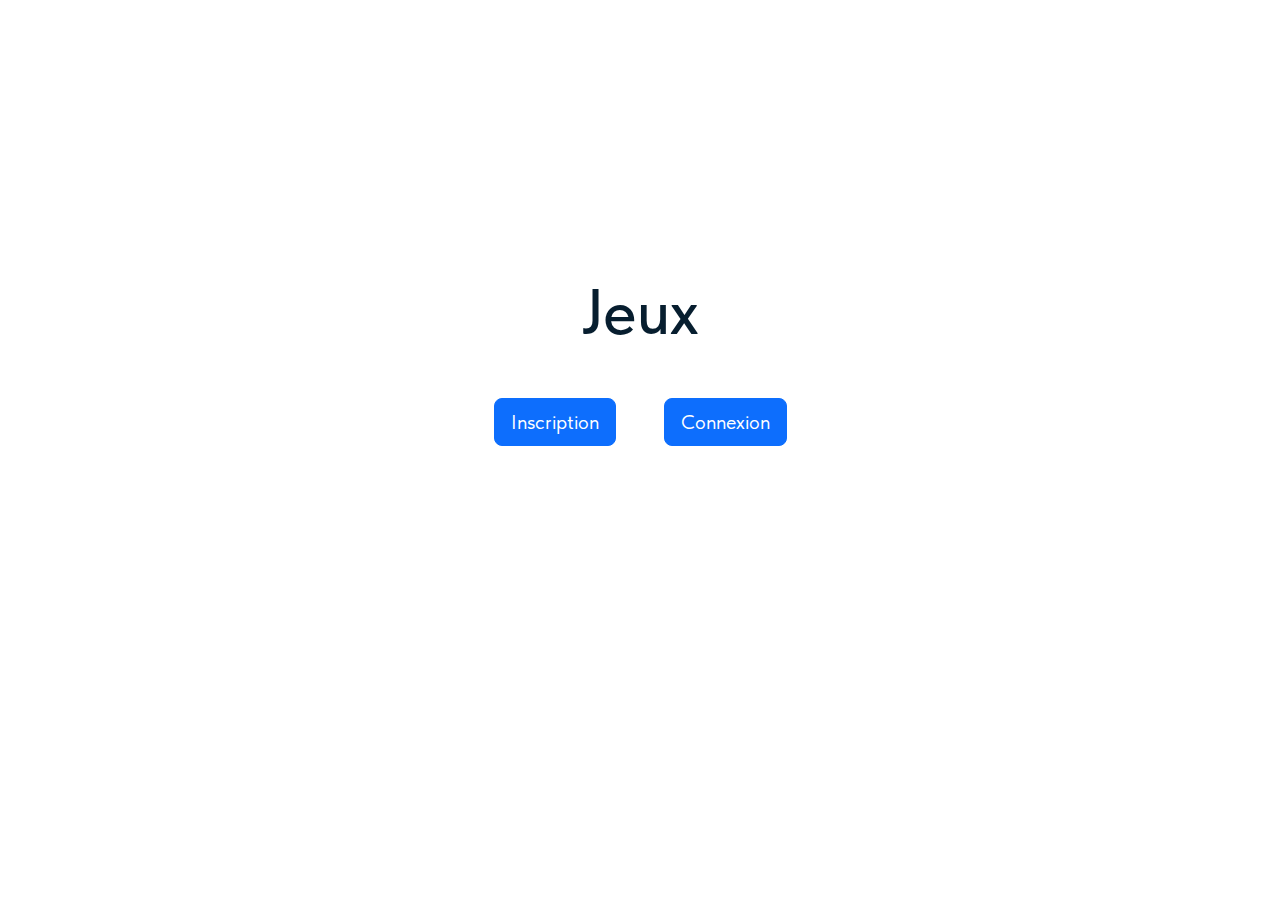
==== index.html @ 113d36cb "init" ====
<!DOCTYPE html>
<html lang="ru">
<head>
    <meta charset="UTF-8">
    <meta name="viewport" content="width=device-width, initial-scale=1.0">
    <meta property="og:title" content="Jeux">
    <meta property="og:description" content="Jeux">
    <meta property="og:image" content="img/logo.png">
    <meta property="twitter:image" content="img/logo.png">
    <meta name="description" content="Jeux">

    <link rel="stylesheet" href="css/bootstrap.min.css">
    <link rel="stylesheet" href="css/style.css">
    <!-- <link rel="icon" type="image/x-icon" href="favicon.ico"> -->

    <title>Jeux</title>
</head>
<body>
    <main class="main">
        <div class="container">
            <div class="main-action d-flex flex-column align-items-center justify-content-center">
                <h1 class="title text-center mb-5">Jeux</h1>
                <div class="d-flex justify-content-center align-items-center gap-5">
                    <a class="btn btn-primary btn-lg" href="inscription.html">Inscription</a>
                    <a class="btn btn-primary btn-lg" href="connexion.html">Connexion</a>
                </div>
            </div>
        </div>
    </main>

    <div class="modal-wrapper" id="video-modal">
        <div class="video-content" id="video-content"></div>
    </div>
    
    <script src="js/bootstrap.min.js"></script>
    <script src="js/main.js"></script>
</body>
</html>
---- css/style.css ----
@font-face {
    font-family: "TildaSans";
    font-weight: 300;
    src: url("../fonts/TildaSans-Light.ttf");
}

@font-face {
    font-family: "TildaSans";
    font-weight: 400;
    src: url("../fonts/TildaSans-Regular.ttf");
}

@font-face {
    font-family: "TildaSans";
    font-weight: 500;
    src: url("../fonts/TildaSans-Medium.ttf");
}

@font-face {
    font-family: "TildaSans";
    font-weight: 600;
    src: url("../fonts/TildaSans-Semibold.ttf");
}

@font-face {
    font-family: "TildaSans";
    font-weight: 700;
    src: url("../fonts/TildaSans-Bold.ttf");
}

@font-face {
    font-family: "TildaSans";
    font-weight: 900;
    src: url("../fonts/TildaSans-Black.ttf");
}

/* * {

} */

:root {
    --font-tildasans: "TildaSans";
    --color-black: #071E2F;
    --color-white: #FFFFFF;
    --color-secondary: #9AA1A8;
    --color-blue: #2A4AF5;
    --color-grey: #EEF2F5;
    --color-dark-grey: #394B59;
}

* {
    margin: 0;
    padding: 0;
    box-sizing: border-box;
}

button {
    cursor: pointer;
}

html, body {
    scroll-behavior: smooth;
}

body {
    font-family: var(--font-tildasans);
    color: var(--color-black);
}

a {
    text-decoration: none;
}



.container {
    padding: 0 40px;
    max-width: 1140px;
    width: 100%;
    margin: 0 auto;
}

.main-action {
    min-height: 100dvh;
    padding-bottom: 20vh;
}
.secondary-action {
    min-height: 100dvh;
}

.action-group {
    max-width: 320px;
}

h1 {
    font-size: 4rem;
}

h3 {
    max-width: 500px;
}

.input {
    font-size: 20px;
    padding: 12px 16px;
    outline: none;
    border-radius: 0.5rem;
    border: 1px solid var(--color-black);
}
.modal-dialog {
    width: 100%;
    max-width: 700px;
}
.avatar-card {
    border: 2px solid transparent;
    transition: 260ms ease;
    border-radius: 0.5rem;
    overflow: hidden;
    width: 300px;
    cursor: pointer;
    height: 260px;
}
.avatar-card img {
    object-fit: cover;
    width: 100%;
}
.avatar-card.active {
    border: 2px solid #198754;
}

.btn img {
    width: 40px;
    height: 40px;
    object-fit: cover;
    border-radius: 30px;
    position: absolute;
    top: 4px;
    left: 16px;
}

.hero-wrapper {
    overflow: hidden;
    border-radius: 1rem;
    align-self: flex-start;
}
.hero-img {
    max-height: 200px;
}
.text-wrapper {
    max-width: 600px;
    width: 100%;
    padding: 10px 30px;
}
.btn-next {
    max-width: 400px;
}

input.d-none + label {
    border: 0.05rem solid var(--color-black);
    padding: 3px 20px;
    text-align: center;
    cursor: pointer;
    border-radius: 0.5rem;
}

input.d-none:checked + label {
    background-color: #198754;
    color: var(--color-white);
}



@media (max-width: 700px) {
    .container {
        padding: 0 16px;
    }
    .hero-img {
        max-height: 100px;
    }
    .text-wrapper {
        max-width: 600px;
        width: 100%;
        padding: 10px 0px;
    }
    body {
        font-size: 14px;
    }
}

@media (hover: hover) {    
    .avatar-card:hover {
        border: 2px solid #6c757d44;
    }
    .avatar-card.active:hover {
        border: 2px solid #198754;
    }
}

@media (hover: none) {

}
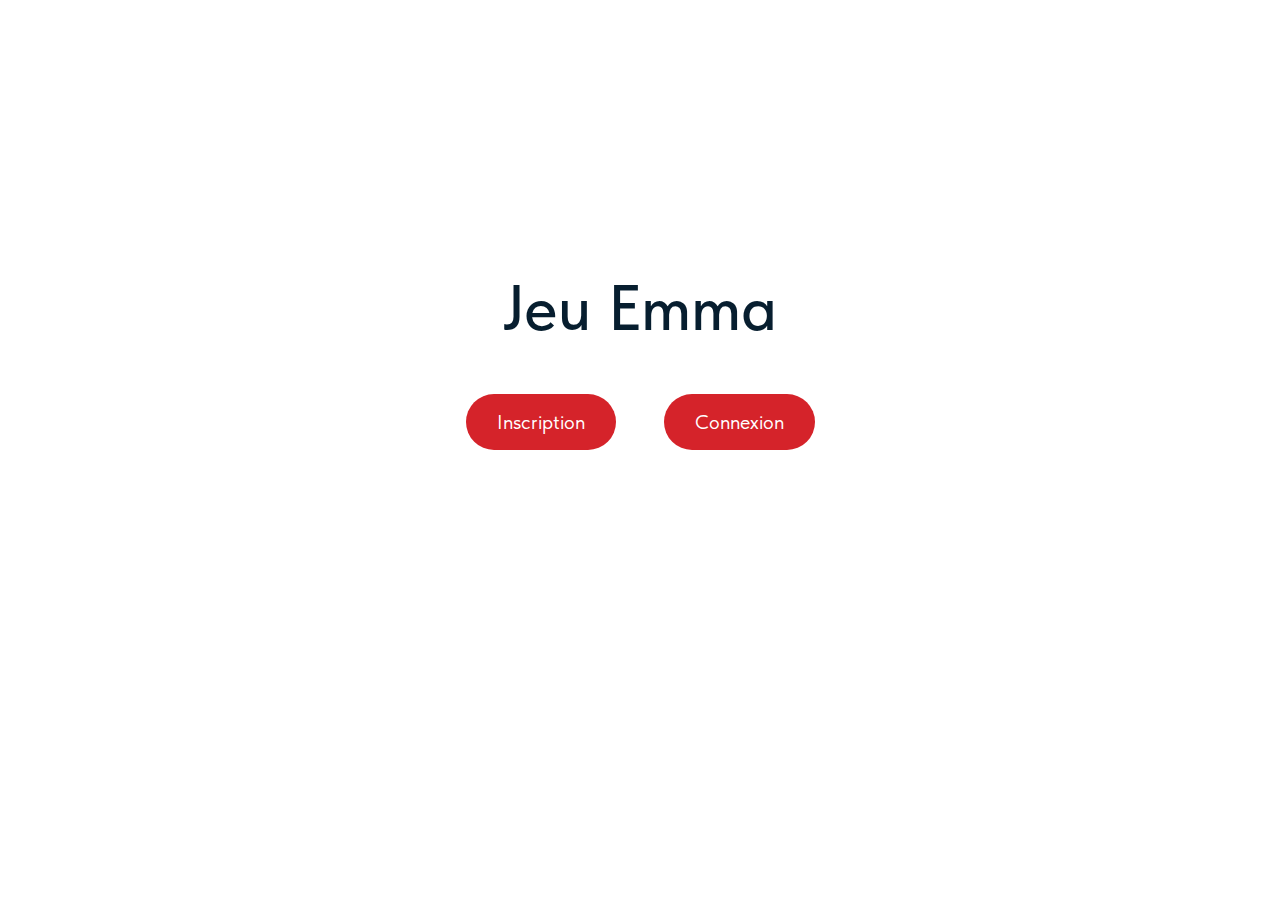
==== commit 24116824: "fix" ====
--- a/index.html
+++ b/index.html
@@ -3,26 +3,26 @@
 <head>
     <meta charset="UTF-8">
     <meta name="viewport" content="width=device-width, initial-scale=1.0">
-    <meta property="og:title" content="Jeux">
-    <meta property="og:description" content="Jeux">
+    <meta property="og:title" content="Jeu Emma">
+    <meta property="og:description" content="Jeu Emma">
     <meta property="og:image" content="img/logo.png">
     <meta property="twitter:image" content="img/logo.png">
-    <meta name="description" content="Jeux">
+    <meta name="description" content="Jeu Emma">
 
     <link rel="stylesheet" href="css/bootstrap.min.css">
     <link rel="stylesheet" href="css/style.css">
     <!-- <link rel="icon" type="image/x-icon" href="favicon.ico"> -->
 
-    <title>Jeux</title>
+    <title>Jeu Emma</title>
 </head>
 <body>
     <main class="main">
         <div class="container">
             <div class="main-action d-flex flex-column align-items-center justify-content-center">
-                <h1 class="title text-center mb-5">Jeux</h1>
+                <h1 class="title text-center mb-5">Jeu Emma</h1>
                 <div class="d-flex justify-content-center align-items-center gap-5">
-                    <a class="btn btn-primary btn-lg" href="inscription.html">Inscription</a>
-                    <a class="btn btn-primary btn-lg" href="connexion.html">Connexion</a>
+                    <a class="btn btn-lg btn-red large" href="inscription.html">Inscription</a>
+                    <a class="btn btn-lg btn-red large" href="connexion.html">Connexion</a>
                 </div>
             </div>
         </div>
@@ -32,7 +32,7 @@
         <div class="video-content" id="video-content"></div>
     </div>
     
-    <script src="js/bootstrap.min.js"></script>
+    <script src="js/bootstrap.bundle.min.js"></script>
     <script src="js/main.js"></script>
 </body>
 </html>--- a/css/style.css
+++ b/css/style.css
@@ -43,7 +43,7 @@
     --color-black: #071E2F;
     --color-white: #FFFFFF;
     --color-secondary: #9AA1A8;
-    --color-blue: #2A4AF5;
+    --color-red: #d5232a;
     --color-grey: #EEF2F5;
     --color-dark-grey: #394B59;
 }
@@ -156,17 +156,56 @@
 }
 
 input.d-none + label {
-    border: 0.05rem solid var(--color-black);
     padding: 3px 20px;
+    width: 100%;
+    max-width: 600px;
+    background-color: var(--color-red);
     text-align: center;
     cursor: pointer;
     border-radius: 0.5rem;
+    color: var(--color-white);
 }
 
 input.d-none:checked + label {
     background-color: #198754;
+}
+
+.btn {
+    border-radius: 40px !important;
+}
+
+.btn-red {
+    background-color: #d5232a;
     color: var(--color-white);
 }
+
+.btn-red.large {
+    padding: 12px 30px;
+}
+
+
+.dropdown .btn {
+    position: relative;
+}
+
+.dropdown-toggle::after {
+    vertical-align: none;
+    margin: 0;
+    position: absolute;
+    top: 22px;
+    right: 20px;
+}
+
+.show.dropdown-toggle::after {
+    transform: rotate(180deg);
+    top: 20px;
+}
+
+.cols-2 {
+    grid-template-columns: 1fr 1fr;
+    max-width: 500px;
+}
+
 
 
 
@@ -194,6 +233,14 @@
     .avatar-card.active:hover {
         border: 2px solid #198754;
     }
+    .btn-red:hover {
+        background-color: #bb2429;
+        color: var(--color-white);
+    }
+    .btn.btn-red:active {
+        background-color: #a12125;
+        color: var(--color-white);
+    }
 }
 
 @media (hover: none) {
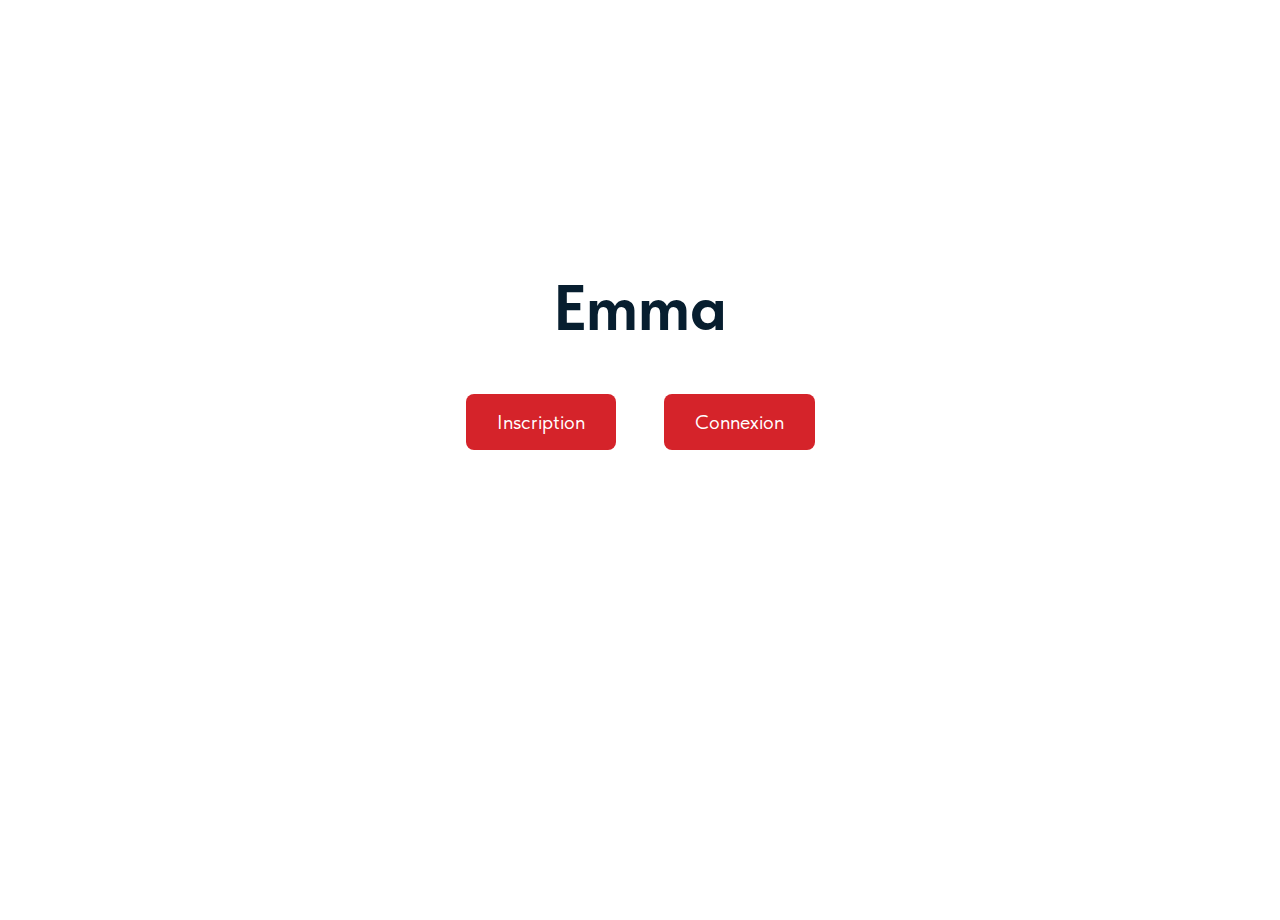
==== commit e9edcba7: "fix pages" ====
--- a/index.html
+++ b/index.html
@@ -3,23 +3,23 @@
 <head>
     <meta charset="UTF-8">
     <meta name="viewport" content="width=device-width, initial-scale=1.0">
-    <meta property="og:title" content="Jeu Emma">
-    <meta property="og:description" content="Jeu Emma">
+    <meta property="og:title" content="Emma">
+    <meta property="og:description" content="Emma">
     <meta property="og:image" content="img/logo.png">
     <meta property="twitter:image" content="img/logo.png">
-    <meta name="description" content="Jeu Emma">
+    <meta name="description" content="Emma">
 
     <link rel="stylesheet" href="css/bootstrap.min.css">
     <link rel="stylesheet" href="css/style.css">
     <!-- <link rel="icon" type="image/x-icon" href="favicon.ico"> -->
 
-    <title>Jeu Emma</title>
+    <title>Emma</title>
 </head>
 <body>
     <main class="main">
         <div class="container">
             <div class="main-action d-flex flex-column align-items-center justify-content-center">
-                <h1 class="title text-center mb-5">Jeu Emma</h1>
+                <h1 class="title text-center mb-5">Emma</h1>
                 <div class="d-flex justify-content-center align-items-center gap-5">
                     <a class="btn btn-lg btn-red large" href="inscription.html">Inscription</a>
                     <a class="btn btn-lg btn-red large" href="connexion.html">Connexion</a>
--- a/css/style.css
+++ b/css/style.css
@@ -44,8 +44,10 @@
     --color-white: #FFFFFF;
     --color-secondary: #9AA1A8;
     --color-red: #d5232a;
+    --color-green: #198754;
     --color-grey: #EEF2F5;
     --color-dark-grey: #394B59;
+    --color-yellow: #ffc107;
 }
 
 * {
@@ -65,12 +67,30 @@
 body {
     font-family: var(--font-tildasans);
     color: var(--color-black);
+    font-size: 22px;
 }
 
 a {
     text-decoration: none;
-}
-
+    color: var(--color-black);
+}
+
+.c-red {
+    color: var(--color-red);
+}
+
+.logo {
+    font-size: 3rem;
+    font-weight: 500;
+}
+
+.login {
+    font-size: 18px;
+}
+
+.main {
+    padding-bottom: 20px;
+}
 
 
 .container {
@@ -88,12 +108,17 @@
     min-height: 100dvh;
 }
 
+.secondary-action.header-action {
+    min-height: calc(100dvh - 200px);
+}
+
 .action-group {
     max-width: 320px;
 }
 
 h1 {
     font-size: 4rem;
+    font-weight: 700;
 }
 
 h3 {
@@ -111,31 +136,135 @@
     width: 100%;
     max-width: 700px;
 }
+
+.main-item-image {
+    width: 350px;
+    min-width: 350px;
+    height: 350px;
+    border-radius: 300px;
+    overflow: hidden;
+    display: flex;
+    align-items: center;
+    justify-content: center;
+}
+
+.main-item-image img {
+    width: 100%;
+}
+
+.bg-green {
+    background-color: var(--color-green);
+    color: var(--color-white);
+}
+.bg-red {
+    background-color: var(--color-red);
+    color: var(--color-white);
+}
+.bg-yellow {
+    background-color: var(--color-yellow);
+}
+
+.main-item-image img.larger {
+    width: 600px;
+}
+
+.diff {
+    font-size: 16px;
+}
+
 .avatar-card {
     border: 2px solid transparent;
     transition: 260ms ease;
-    border-radius: 0.5rem;
-    overflow: hidden;
+    border-radius: 200px;
+    overflow: hidden;
+    width: 200px;
+    cursor: pointer;
+    display: flex;
+    align-items: center;
+    justify-content: center;
+    height: 200px;
+}
+
+.adventure-card {
+    cursor: pointer;
+}
+
+.adventure-card.selected .adventure-image {
+    border: 2px solid var(--color-green);
+    box-shadow: 0px 10px 10px rgba(0, 150, 0, .4    );
+}
+
+
+.adventure-image {
+    width: 150px;
+    height: 150px;
+    min-width: 150px;
+    border-radius: 200px;
+    overflow: hidden;
+    display: flex;
+    align-items: center;
+    justify-content: center;
+}
+
+.adventure-image img {
     width: 300px;
-    cursor: pointer;
-    height: 260px;
-}
+    min-width: 300px;
+    height: 300px;    
+}
+
+.card .card-image {
+    width: 170px;
+    height: 170px;
+    border-radius: 200px;
+    overflow: hidden;
+    display: flex;
+    align-items: center;
+    justify-content: center;
+    transition: 500ms ease;
+}
+.card .card-image img {
+    width: 300px;
+}
+
 .avatar-card img {
     object-fit: cover;
-    width: 100%;
+    width: 400px;
+}
+.avatar-card img.large {
+    object-fit: cover;
+    width: 250px;
 }
 .avatar-card.active {
-    border: 2px solid #198754;
+    border: 2px solid var(--color-green);
+}
+
+.hero-overflow {
+    display: flex;
+    align-items: center;
+    justify-content: center;
+    overflow: hidden;
+    border-radius: 200px;
+}
+.hero-overflow img {
+    object-fit: cover;
+    width: 400px;
 }
 
 .btn img {
     width: 40px;
     height: 40px;
     object-fit: cover;
+}
+
+.btn .preview {
+    width: 40px;
+    height: 40px;
     border-radius: 30px;
     position: absolute;
     top: 4px;
     left: 16px;
+    overflow: hidden;
+    background-color: var(--color-white);
 }
 
 .hero-wrapper {
@@ -145,6 +274,7 @@
 }
 .hero-img {
     max-height: 200px;
+    object-fit: contain;
 }
 .text-wrapper {
     max-width: 600px;
@@ -167,11 +297,7 @@
 }
 
 input.d-none:checked + label {
-    background-color: #198754;
-}
-
-.btn {
-    border-radius: 40px !important;
+    background-color: var(--color-green);
 }
 
 .btn-red {
@@ -206,8 +332,55 @@
     max-width: 500px;
 }
 
-
-
+.btn.selected {
+    background-color: #0d6efd !important;
+    color: var(--color-white) !important;
+    border: 1px solid transparent !important;
+}
+
+.btn-close {
+    background-image: url("data:image/svg+xml,%3Csvg xmlns='http://www.w3.org/2000/svg' viewBox='0 0 16 16' fill='%23d5232a'%3E%3Cpath d='M.293.293a1 1 0 0 1 1.414 0L8 6.586 14.293.293a1 1 0 1 1 1.414 1.414L9.414 8l6.293 6.293a1 1 0 0 1-1.414 1.414L8 9.414l-6.293 6.293a1 1 0 0 1-1.414-1.414L6.586 8 .293 1.707a1 1 0 0 1 0-1.414z'/%3E%3C/svg%3E");
+    opacity: 1;
+    outline: none !important;
+    box-shadow: none !important;
+}
+
+.help-btn {
+    width: 100px;
+    min-width: 100px;
+    height: 100px;
+}
+.help-btn img {
+    width: 100px;
+    height: 100px;
+}
+
+.title-img {
+    width: 40px;
+    height: 40px;
+}
+
+.side-img {
+    max-width: 250px;
+    border-radius: 8px;
+}
+
+.btn-secondary {
+    background: rgba(191, 191, 191, 0.3);
+    color: var(--color-red);
+    border: none;
+}
+
+.grid-triple {
+    display: grid;
+    grid-template-columns: repeat(3, 1fr);
+    gap: 30px;
+}
+
+.grid-triple .btn-secondary {
+    padding: 24px 40px;
+    font-size: 20px;
+}
 
 @media (max-width: 700px) {
     .container {
@@ -222,7 +395,38 @@
         padding: 10px 0px;
     }
     body {
-        font-size: 14px;
+        font-size: 18px;
+    }
+    .modal-dialog {
+        max-width: 100vw;
+        width: 100%;
+        padding: 0 16px 0 0;
+    }
+    .avatar-card {
+        width: 140px;
+        height: 140px;
+    }
+    .avatar-card img {        
+        width: 264px;
+    }
+    .avatar-card img.large {        
+        width: 150px;
+    }
+}
+
+@media (max-width: 450px) {
+    body {
+        font-size: 16px;
+    }
+    .logo {
+        font-size: 24px;
+    }
+    .logo-img {
+        width: 40px;
+        height: 40px;
+    }
+    h1 {
+        font-size: 2.5rem;
     }
 }
 
@@ -231,7 +435,10 @@
         border: 2px solid #6c757d44;
     }
     .avatar-card.active:hover {
-        border: 2px solid #198754;
+        border: 2px solid var(--color-green);
+    }
+    .btn-close:hover {
+        opacity: 1;
     }
     .btn-red:hover {
         background-color: #bb2429;
@@ -241,6 +448,20 @@
         background-color: #a12125;
         color: var(--color-white);
     }
+    .btn.selected:hover,
+    .btn.selected:active {
+        background-color: #0d6efd !important;
+    }
+
+    .card .card-image:hover {
+        transform: scale(0.9);
+    }
+    .btn-secondary:hover,
+    .btn-secondary:active {
+        background-color: #808080;
+        color: var(--color-white);
+        
+    }
 }
 
 @media (hover: none) {
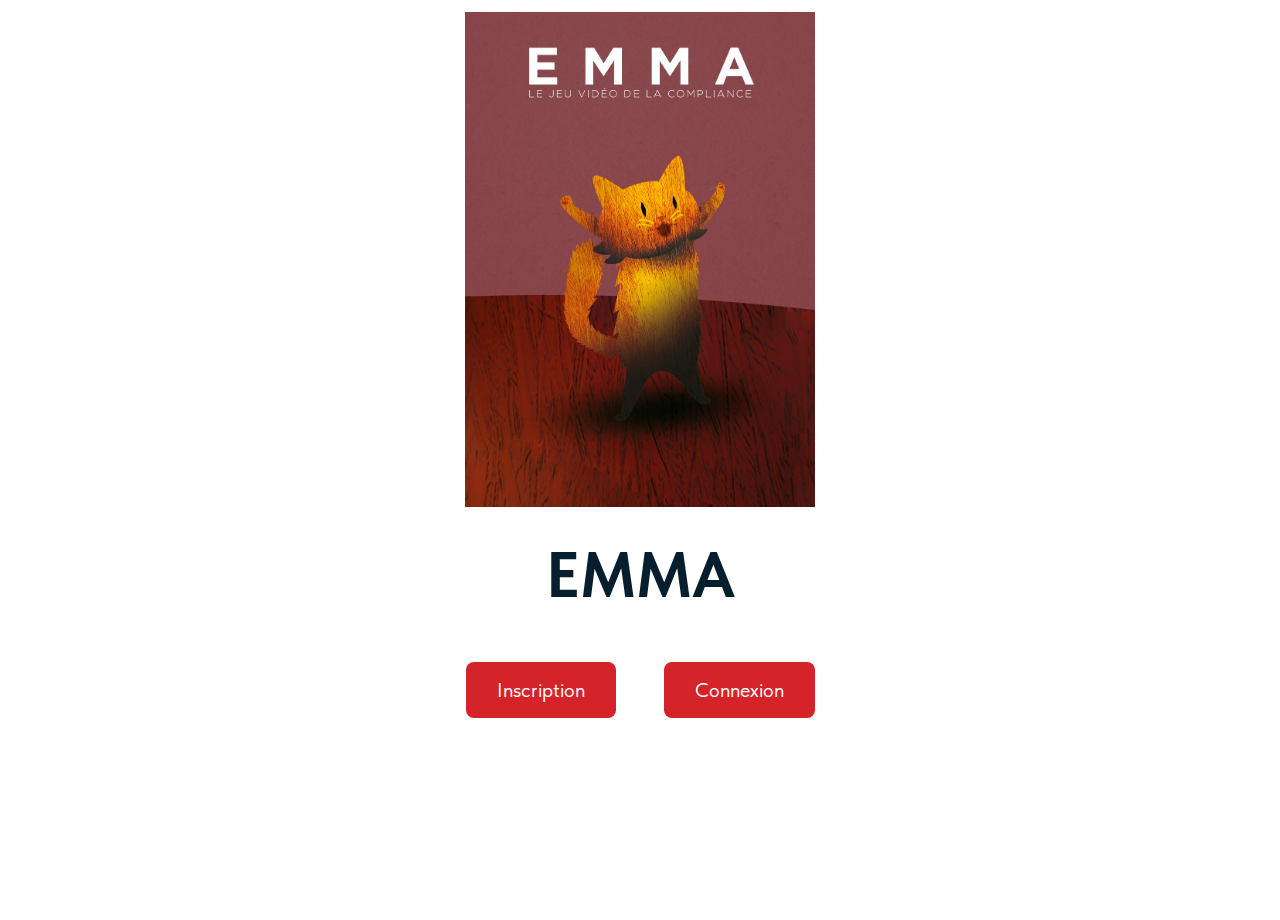
==== commit 65142958: "feat" ====
--- a/index.html
+++ b/index.html
@@ -19,7 +19,8 @@
     <main class="main">
         <div class="container">
             <div class="main-action d-flex flex-column align-items-center justify-content-center">
-                <h1 class="title text-center mb-5">Emma</h1>
+                <img class="image-main" src="img/emma-title.jpg" alt="">
+                <h1 class="title text-center mb-5">EMMA</h1>
                 <div class="d-flex justify-content-center align-items-center gap-5">
                     <a class="btn btn-lg btn-red large" href="inscription.html">Inscription</a>
                     <a class="btn btn-lg btn-red large" href="connexion.html">Connexion</a>
--- a/css/style.css
+++ b/css/style.css
@@ -132,9 +132,21 @@
     border-radius: 0.5rem;
     border: 1px solid var(--color-black);
 }
+.input.empty {
+    border: 2px solid #bb2429;
+}
 .modal-dialog {
     width: 100%;
-    max-width: 700px;
+    max-width: 900px;
+}
+
+.col-flex-4 {
+    max-width: 752px;
+    flex-wrap: wrap;
+}
+
+.modal .side-img {
+    object-fit: contain;
 }
 
 .main-item-image {
@@ -153,15 +165,16 @@
 }
 
 .bg-green {
-    background-color: var(--color-green);
+    background-color: #C8665E;
+    color: var(--color-white);
+}
+.bg-yellow {
+    background-color: #B32221;
     color: var(--color-white);
 }
 .bg-red {
-    background-color: var(--color-red);
-    color: var(--color-white);
-}
-.bg-yellow {
-    background-color: var(--color-yellow);
+    background-color: #581F16;
+    color: var(--color-white);
 }
 
 .main-item-image img.larger {
@@ -186,14 +199,9 @@
 }
 
 .adventure-card {
+    color: var(--color-black);
     cursor: pointer;
 }
-
-.adventure-card.selected .adventure-image {
-    border: 2px solid var(--color-green);
-    box-shadow: 0px 10px 10px rgba(0, 150, 0, .4    );
-}
-
 
 .adventure-image {
     width: 150px;
@@ -206,36 +214,130 @@
     justify-content: center;
 }
 
+.points {
+    text-align: center;
+    line-height: 66px;
+    display: flex;
+    align-items: center;
+    gap: 16px;
+}
+
+.points-icon {
+    display: flex;
+    align-items: center;
+    justify-content: center;
+    width: 70px;
+    height: 70px;
+    border-radius: 70px;
+    overflow: hidden;
+    border: none !important;
+}
+
+.points-icon img {
+    width: 80px;
+    height: 80px;
+    object-fit: cover;
+}
+
+.btn-toggles.easy .adventure-card,
+.btn-toggles.medium .adventure-card,
+.btn-toggles.hard .adventure-card,
+.btn-toggles.keyword .adventure-card {
+    display: none !important;
+}
+
+.btn-toggles.easy .adventure-card:has(.bg-green).filter-enable,
+.btn-toggles.medium .adventure-card:has(.bg-yellow).filter-enable,
+.btn-toggles.hard .adventure-card:has(.bg-red).filter-enable,
+.btn-toggles.easy.keyword .adventure-card:has(.bg-green).filter-enable,
+.btn-toggles.medium.keyword .adventure-card:has(.bg-yellow).filter-enable,
+.btn-toggles.hard.keyword .adventure-card:has(.bg-red).filter-enable {
+    display: flex !important;
+}
+
+.diff-buttons .btn.btn-success.active {
+    box-shadow: 0 8px 14px -4px #C8665E;
+}
+.diff-buttons .btn.btn-warning.active {
+    box-shadow: 0 8px 14px -4px #B32221;
+}
+.diff-buttons .btn.btn-danger.active {
+    box-shadow: 0 8px 14px -4px #581F16;
+}
+
+
+.diff-buttons .btn.btn-success {
+    background-color:  #C8665E;
+    color: var(--color-white);
+    font-weight: 700;
+    border: none;
+}
+.diff-buttons .btn.btn-warning {
+    background-color: #B32221;
+    color: var(--color-white);
+    font-weight: 700;
+    border: none;
+}
+.diff-buttons .btn.btn-danger {
+    background-color: #581F16;
+    color: var(--color-white);
+    font-weight: 700;
+    border: none;
+}
+
 .adventure-image img {
-    width: 300px;
-    min-width: 300px;
-    height: 300px;    
-}
-
+    width: auto;
+    min-width: auto;
+    height: 150px;
+}
+
+.card {
+    overflow: hidden;
+    width: 170px;
+    height: 220px;
+}
 .card .card-image {
-    width: 170px;
-    height: 170px;
+    width: 180px;
+    height: 220px;
     border-radius: 200px;
     overflow: hidden;
     display: flex;
     align-items: center;
     justify-content: center;
-    transition: 500ms ease;
-}
+}
+
 .card .card-image img {
-    width: 300px;
+    object-fit: cover;
+    width: 100%;
+    height: 100%;
+}
+
+.card .card-image.square {
+    border-radius: 4px 4px 0 0;
+}
+.card .card-image img {
+    width: 260px;
+}
+
+
+.card .btn {
+    font-weight: 700;
+    position: absolute;
+    bottom: 20px;
+    background-color: var(--color-white);
 }
 
 .avatar-card img {
     object-fit: cover;
-    width: 400px;
+    width: 200px;
 }
 .avatar-card img.large {
     object-fit: cover;
     width: 250px;
 }
+
 .avatar-card.active {
-    border: 2px solid var(--color-green);
+    border: 2px solid #198754;
 }
 
 .hero-overflow {
@@ -271,16 +373,77 @@
     overflow: hidden;
     border-radius: 1rem;
     align-self: flex-start;
-}
+    display: flex;
+    justify-content: center;
+    align-items: center;
+    width: 200px;
+    height: 200px;
+}
+
+
+.hero-wrapper.hero-row {
+    width: 100%;
+    max-width: 500px;
+    height: 200px;
+    gap: 20px;
+    overflow: visible;
+}
+
+.hero-wrapper.hero-row .hero-img {
+    max-width: 140px;
+    width: 100%;
+    height: 140px;
+    border-radius: 140px;
+    object-fit: cover;
+}
+.hero-wrapper.hero-row .hero-img.centere {
+    max-width: 200px;
+    width: 150%;
+    height: 200px;
+    max-height: 200px;
+    border-radius: 200px;
+    object-fit: cover;
+}
+img.que {
+    width: 100%;
+    max-width: 500px;
+    max-height: 220px;
+    height: auto;
+    object-fit: contain;
+}
+
 .hero-img {
     max-height: 200px;
     object-fit: contain;
 }
+.hero-img.large {
+    max-height: 350px;
+    object-fit: contain;
+}
 .text-wrapper {
-    max-width: 600px;
+    max-width: 700px;
     width: 100%;
     padding: 10px 30px;
 }
+.image-main{
+    width: 100%;
+    max-width: 350px;
+    margin: 10px auto 30px;
+}
+.text-wrapper img {
+    height: 240px;
+    width: auto;
+    object-fit: cover;
+    margin-left: auto;
+    margin-right: auto;
+}
+
+.flex-img {
+    width: 40%;
+    height: auto;
+    border-radius: 10px;
+}
+
 .btn-next {
     max-width: 400px;
 }
@@ -289,15 +452,15 @@
     padding: 3px 20px;
     width: 100%;
     max-width: 600px;
-    background-color: var(--color-red);
     text-align: center;
+    font-size: 1.75rem;
     cursor: pointer;
     border-radius: 0.5rem;
-    color: var(--color-white);
 }
 
 input.d-none:checked + label {
-    background-color: var(--color-green);
+    background-color: #808080;
+    color: var(--color-white);
 }
 
 .btn-red {
@@ -312,6 +475,11 @@
 
 .dropdown .btn {
     position: relative;
+}
+
+.question-text {
+    font-size: 30px;
+    font-weight: 700;
 }
 
 .dropdown-toggle::after {
@@ -345,24 +513,53 @@
     box-shadow: none !important;
 }
 
+.main-img {
+    max-width: 880px;
+    margin: 0 auto;
+    border-radius: 5px;
+}
+
 .help-btn {
-    width: 100px;
-    min-width: 100px;
-    height: 100px;
-}
+    width: 300px;
+    min-width: 300px;
+    height: 300px;
+    position: relative;
+}
+
 .help-btn img {
-    width: 100px;
-    height: 100px;
+    width: 300px;
+    height: 300px;
+}
+
+.title {
+    font-weight: 700;
 }
 
 .title-img {
-    width: 40px;
-    height: 40px;
+    width: 60px;
+    height: 60px;
 }
 
 .side-img {
     max-width: 250px;
     border-radius: 8px;
+}
+
+.search-wrapper {
+    width: 100%;
+    max-width: 500px;
+}
+
+.search-wrapper input {
+    padding: 6px 20px;
+    outline: none;
+    border-radius: 6px;
+    width: 100%;
+    height: 48px;
+}
+
+.search-wrapper .btn {
+    height: 48px;
 }
 
 .btn-secondary {
@@ -390,7 +587,7 @@
         max-height: 100px;
     }
     .text-wrapper {
-        max-width: 600px;
+        max-width: 700px;
         width: 100%;
         padding: 10px 0px;
     }
@@ -428,6 +625,19 @@
     h1 {
         font-size: 2.5rem;
     }
+    .help-btn {
+        width: 240px;
+        min-width: 240px;
+        height: 240px;
+    } 
+    .help-btn img {
+        width: 100%;
+        height: auto;
+    }
+    input.d-none + label {
+        font-size: 20px;
+        padding: 5px 25px;
+    }
 }
 
 @media (hover: hover) {    
@@ -453,14 +663,14 @@
         background-color: #0d6efd !important;
     }
 
-    .card .card-image:hover {
-        transform: scale(0.9);
-    }
     .btn-secondary:hover,
     .btn-secondary:active {
         background-color: #808080;
         color: var(--color-white);
-        
+    }
+
+    .search-wrapper .btn:hover {
+        background-color: rgba(191, 191, 191, 0.3);
     }
 }
 
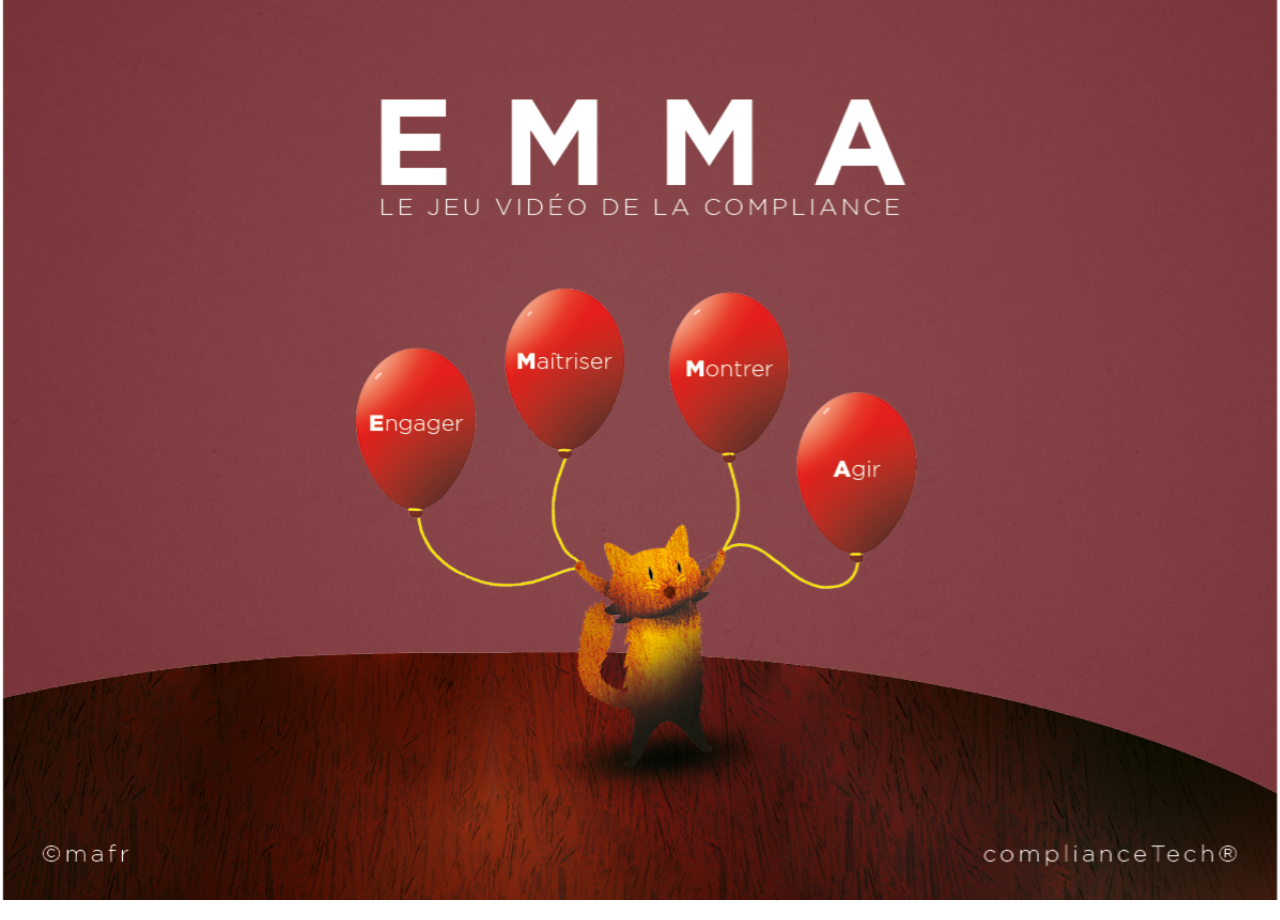
==== commit d5631dc1: "feat" ====
--- a/index.html
+++ b/index.html
@@ -15,12 +15,11 @@
 
     <title>Emma</title>
 </head>
-<body>
+<body class="no-scroll">
     <main class="main">
         <div class="container">
             <div class="main-action d-flex flex-column align-items-center justify-content-center">
                 <img class="image-main" src="img/emma-title.jpg" alt="">
-                <h1 class="title text-center mb-5">EMMA</h1>
                 <div class="d-flex justify-content-center align-items-center gap-5">
                     <a class="btn btn-lg btn-red large" href="inscription.html">Inscription</a>
                     <a class="btn btn-lg btn-red large" href="connexion.html">Connexion</a>
@@ -29,8 +28,8 @@
         </div>
     </main>
 
-    <div class="modal-wrapper" id="video-modal">
-        <div class="video-content" id="video-content"></div>
+    <div class="preloader">
+        <img src="img/preloader.png" alt="EMMA preload">
     </div>
     
     <script src="js/bootstrap.bundle.min.js"></script>
--- a/css/style.css
+++ b/css/style.css
@@ -70,6 +70,10 @@
     font-size: 22px;
 }
 
+.no-scroll {
+    overflow: hidden;
+}
+
 a {
     text-decoration: none;
     color: var(--color-black);
@@ -143,6 +147,7 @@
 .col-flex-4 {
     max-width: 752px;
     flex-wrap: wrap;
+    justify-content: center;
 }
 
 .modal .side-img {
@@ -436,6 +441,33 @@
     object-fit: cover;
     margin-left: auto;
     margin-right: auto;
+    max-width: 100%;
+}
+
+.preloader {
+    width: 100vw;
+    height: 100dvh;
+    position: fixed;
+    top: 0;
+    left: 0;
+    display: flex;
+    align-items: center;
+    justify-content: center;
+    opacity: 1;
+    transition: opacity 500ms ease-in-out;
+}
+
+.preloader.hide {
+    pointer-events: none;
+    opacity: 0;
+}
+
+.preloader img {
+    width: 100%;
+    height: 100%;
+    max-width: 100vw;
+    max-height: 100dvh;
+    object-fit: contain;
 }
 
 .flex-img {
@@ -517,6 +549,7 @@
     max-width: 880px;
     margin: 0 auto;
     border-radius: 5px;
+    width: 100%;
 }
 
 .help-btn {
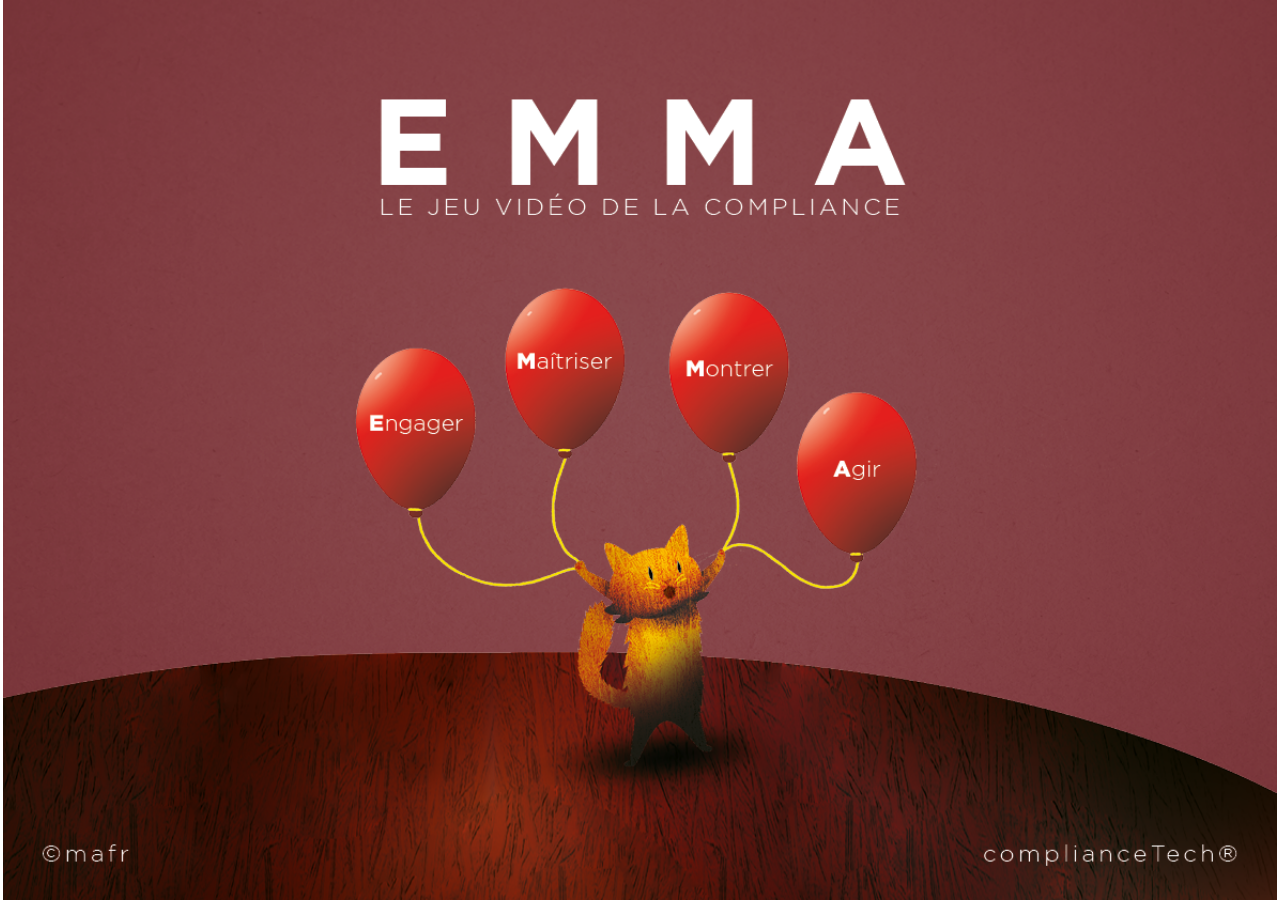
==== commit abfe0419: "feat" ====
--- a/index.html
+++ b/index.html
@@ -29,7 +29,8 @@
     </main>
 
     <div class="preloader">
-        <img src="img/preloader.png" alt="EMMA preload">
+        <img class="desc" src="img/preloader.png" alt="EMMA preload">
+        <img class="mob" src="img/preloader-mob.png" alt="EMMA preload">
     </div>
     
     <script src="js/bootstrap.bundle.min.js"></script>
--- a/css/style.css
+++ b/css/style.css
@@ -444,10 +444,16 @@
     max-width: 100%;
 }
 
+.text-wrapper img.h-item {
+    height: auto;
+    max-height: 600px;
+}
+
 .preloader {
     width: 100vw;
     height: 100dvh;
     position: fixed;
+    background-color: var(--color-white);
     top: 0;
     left: 0;
     display: flex;
@@ -470,9 +476,13 @@
     object-fit: contain;
 }
 
+.preloader .mob {
+    display: none;
+}
+
 .flex-img {
-    width: 40%;
-    height: auto;
+    width: 60% !important;
+    height: auto !important;
     border-radius: 10px;
 }
 
@@ -481,11 +491,11 @@
 }
 
 input.d-none + label {
-    padding: 3px 20px;
+    padding: 6px 20px;
     width: 100%;
     max-width: 600px;
     text-align: center;
-    font-size: 1.75rem;
+    font-size: 2rem;
     cursor: pointer;
     border-radius: 0.5rem;
 }
@@ -612,9 +622,41 @@
     font-size: 20px;
 }
 
+@media (max-width: 900px) {
+    .points-icon img,
+    .points-icon {
+        width: 40px;
+        height: 40px;
+    }
+    .grid-triple {
+        grid-template-columns: 1fr 1fr;
+    }
+    .points {
+        gap: 0px;
+        font-size: 16px;
+        margin-left: auto;
+        margin-right: 30px;
+        line-height: 20px;
+        flex-direction: column;
+    }
+    .profile-link img {
+        width: 40px;
+        height: 40px;
+    }
+    .profile-link .login {
+        display: none;
+    }
+}
+
 @media (max-width: 700px) {
     .container {
         padding: 0 16px;
+    }
+    .search-wrapper {
+        order: 1;
+    }
+    .header-mob {
+        flex-wrap: wrap;
     }
     .hero-img {
         max-height: 100px;
@@ -624,8 +666,33 @@
         width: 100%;
         padding: 10px 0px;
     }
+    .preloader  {
+        align-items: flex-start;
+        max-width: 100vw;
+        width: 100%;
+    }
+    .preloader img {
+        object-fit: cover;
+        max-width: 100vw;
+        max-height: 100vh;
+    }
+    .preloader .desc {
+        display: none;
+    }
+    .preloader .mob {
+        display: block;
+    }
     body {
         font-size: 18px;
+    }
+    .adventure-image {
+        width: 70px;
+        height: 70px;
+        min-width: 70px;
+    }
+    
+    .adventure-image img {
+        height: 70px;
     }
     .modal-dialog {
         max-width: 100vw;
@@ -641,6 +708,25 @@
     }
     .avatar-card img.large {        
         width: 150px;
+    }
+    .grid-triple .btn-secondary {
+        padding: 10px 16px;
+        font-size: 16px;
+    }
+    .hero-wrapper.hero-row .hero-img {
+        max-width: 80px;
+        width: 100%;
+        height: 80px;
+    }
+    .hero-wrapper.hero-row {
+        gap: 12px;
+    }
+
+    .hero-wrapper.hero-row .hero-img.centere {
+        max-width: 150px;
+        width: 150%;
+        height: 150px;
+        max-height: 150px;
     }
 }
 
@@ -671,6 +757,12 @@
         font-size: 20px;
         padding: 5px 25px;
     }
+
+    .col-flex-4 {
+        display: grid !important;
+        grid-template-columns: 1fr 1fr;
+        gap: 12px !important;
+    }
 }
 
 @media (hover: hover) {    
